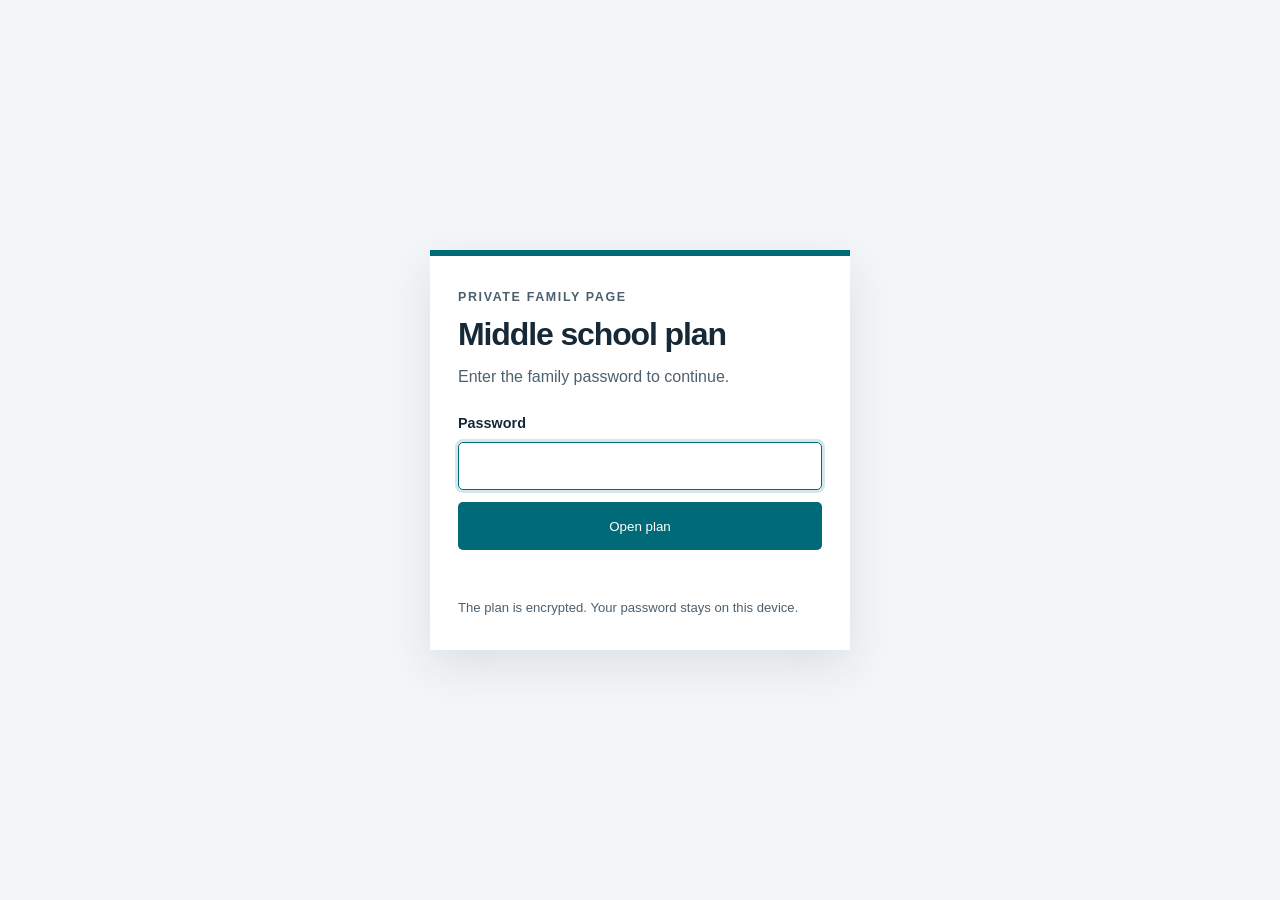
==== middleschool/index.html @ ed49d715 "Publish jacobross.com with protected middle school plan" ====
<!doctype html>
<html lang="en">
<head>
  <meta charset="utf-8">
  <meta name="viewport" content="width=device-width, initial-scale=1">
  <meta name="robots" content="noindex,nofollow,noarchive">
  <meta name="referrer" content="no-referrer">
  <meta http-equiv="Content-Security-Policy" content="default-src 'none'; script-src 'unsafe-inline'; style-src 'unsafe-inline'; connect-src 'self'; form-action 'self'; base-uri 'none'; frame-ancestors 'none'">
  <title>Private middle school plan</title>
  <style>
    :root { color-scheme: light; --ink:#172936; --muted:#4d606e; --line:#dce4e9; --blue:#006a78; --paper:#fff; --back:#f3f6f8; --error:#a12636; }
    * { box-sizing:border-box; }
    body { min-height:100svh; margin:0; display:grid; place-items:center; padding:24px; background:var(--back); color:var(--ink); font:16px/1.5 -apple-system,BlinkMacSystemFont,"Segoe UI",sans-serif; }
    main { width:min(100%, 420px); padding:32px 28px; border-top:6px solid var(--blue); background:var(--paper); box-shadow:0 16px 42px rgba(23,41,54,.1); }
    .eyebrow { margin:0 0 10px; color:var(--muted); font-size:.78rem; font-weight:750; letter-spacing:.13em; text-transform:uppercase; }
    h1 { margin:0; font-size:2rem; line-height:1.12; letter-spacing:-.035em; }
    p { margin:12px 0 0; color:var(--muted); }
    form { margin-top:24px; }
    label { display:block; margin-bottom:8px; font-size:.9rem; font-weight:700; }
    input { width:100%; min-height:48px; padding:11px 13px; border:1px solid #bfcbd2; border-radius:5px; background:#fff; color:var(--ink); font:inherit; }
    input:focus { border-color:var(--blue); outline:3px solid rgba(0,106,120,.16); }
    button { width:100%; min-height:48px; margin-top:12px; border:0; border-radius:5px; background:var(--blue); color:#fff; font:700 1rem/1 inherit; cursor:pointer; }
    button:disabled { cursor:wait; opacity:.65; }
    button:focus-visible { outline:3px solid rgba(0,106,120,.25); outline-offset:3px; }
    #status { min-height:24px; color:var(--error); font-size:.9rem; }
    .privacy { font-size:.82rem; }
  </style>
</head>
<body>
  <main>
    <p class="eyebrow">Private family page</p>
    <h1>Middle school plan</h1>
    <p>Enter the family password to continue.</p>
    <form id="unlock-form">
      <label for="password">Password</label>
      <input id="password" name="password" type="password" autocomplete="current-password" required autofocus>
      <button id="unlock-button" type="submit">Open plan</button>
    </form>
    <p id="status" role="alert" aria-live="polite"></p>
    <p class="privacy">The plan is encrypted. Your password stays on this device.</p>
  </main>
  <script>
    const form = document.getElementById('unlock-form');
    const passwordInput = document.getElementById('password');
    const button = document.getElementById('unlock-button');
    const status = document.getElementById('status');
    const decoder = new TextDecoder('utf-8', { fatal: true });
    const encoder = new TextEncoder();

    function decodeBase64(value) {
      const binary = atob(value);
      const bytes = new Uint8Array(binary.length);
      for (let index = 0; index < binary.length; index += 1) bytes[index] = binary.charCodeAt(index);
      return bytes;
    }

    async function decryptPage(password) {
      const response = await fetch('./payload.json', { cache: 'no-store' });
      if (!response.ok) throw new Error('payload-unavailable');
      const payload = await response.json();
      const keyMaterial = await crypto.subtle.importKey(
        'raw',
        encoder.encode(password),
        'PBKDF2',
        false,
        ['deriveKey']
      );
      const key = await crypto.subtle.deriveKey(
        {
          name: 'PBKDF2',
          salt: decodeBase64(payload.salt),
          iterations: payload.iterations,
          hash: 'SHA-256'
        },
        keyMaterial,
        { name: 'AES-GCM', length: 256 },
        false,
        ['decrypt']
      );
      const plaintext = await crypto.subtle.decrypt(
        { name: 'AES-GCM', iv: decodeBase64(payload.iv) },
        key,
        decodeBase64(payload.ciphertext)
      );
      return decoder.decode(plaintext);
    }

    form.addEventListener('submit', async (event) => {
      event.preventDefault();
      status.textContent = '';
      button.disabled = true;
      button.textContent = 'Opening…';
      try {
        const html = await decryptPage(passwordInput.value);
        passwordInput.value = '';
        document.open();
        document.write(html);
        document.close();
      } catch (error) {
        status.textContent = error.message === 'payload-unavailable'
          ? 'The plan could not be loaded. Please try again.'
          : 'That password was not recognized.';
        passwordInput.select();
        button.disabled = false;
        button.textContent = 'Open plan';
      }
    });
  </script>
</body>
</html>
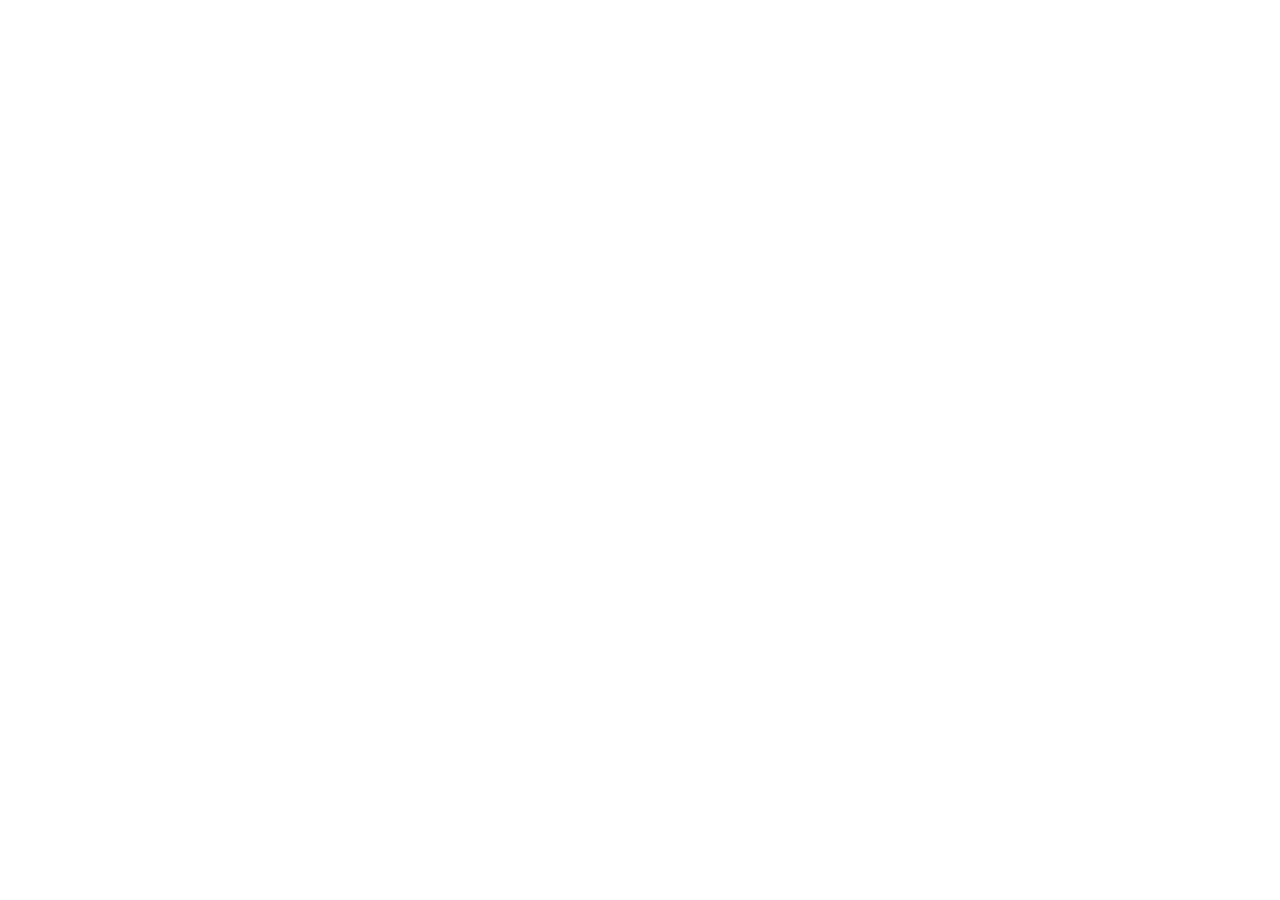
==== commit 9a260048: "Point /middleschool at Middle School Ops app; move old plan to /middleschool/plan" ====
--- a/middleschool/index.html
+++ b/middleschool/index.html
@@ -1,110 +1,9 @@
 <!doctype html>
-<html lang="en">
-<head>
-  <meta charset="utf-8">
-  <meta name="viewport" content="width=device-width, initial-scale=1">
-  <meta name="robots" content="noindex,nofollow,noarchive">
-  <meta name="referrer" content="no-referrer">
-  <meta http-equiv="Content-Security-Policy" content="default-src 'none'; script-src 'unsafe-inline'; style-src 'unsafe-inline'; connect-src 'self'; form-action 'self'; base-uri 'none'; frame-ancestors 'none'">
-  <title>Private middle school plan</title>
-  <style>
-    :root { color-scheme: light; --ink:#172936; --muted:#4d606e; --line:#dce4e9; --blue:#006a78; --paper:#fff; --back:#f3f6f8; --error:#a12636; }
-    * { box-sizing:border-box; }
-    body { min-height:100svh; margin:0; display:grid; place-items:center; padding:24px; background:var(--back); color:var(--ink); font:16px/1.5 -apple-system,BlinkMacSystemFont,"Segoe UI",sans-serif; }
-    main { width:min(100%, 420px); padding:32px 28px; border-top:6px solid var(--blue); background:var(--paper); box-shadow:0 16px 42px rgba(23,41,54,.1); }
-    .eyebrow { margin:0 0 10px; color:var(--muted); font-size:.78rem; font-weight:750; letter-spacing:.13em; text-transform:uppercase; }
-    h1 { margin:0; font-size:2rem; line-height:1.12; letter-spacing:-.035em; }
-    p { margin:12px 0 0; color:var(--muted); }
-    form { margin-top:24px; }
-    label { display:block; margin-bottom:8px; font-size:.9rem; font-weight:700; }
-    input { width:100%; min-height:48px; padding:11px 13px; border:1px solid #bfcbd2; border-radius:5px; background:#fff; color:var(--ink); font:inherit; }
-    input:focus { border-color:var(--blue); outline:3px solid rgba(0,106,120,.16); }
-    button { width:100%; min-height:48px; margin-top:12px; border:0; border-radius:5px; background:var(--blue); color:#fff; font:700 1rem/1 inherit; cursor:pointer; }
-    button:disabled { cursor:wait; opacity:.65; }
-    button:focus-visible { outline:3px solid rgba(0,106,120,.25); outline-offset:3px; }
-    #status { min-height:24px; color:var(--error); font-size:.9rem; }
-    .privacy { font-size:.82rem; }
-  </style>
-</head>
-<body>
-  <main>
-    <p class="eyebrow">Private family page</p>
-    <h1>Middle school plan</h1>
-    <p>Enter the family password to continue.</p>
-    <form id="unlock-form">
-      <label for="password">Password</label>
-      <input id="password" name="password" type="password" autocomplete="current-password" required autofocus>
-      <button id="unlock-button" type="submit">Open plan</button>
-    </form>
-    <p id="status" role="alert" aria-live="polite"></p>
-    <p class="privacy">The plan is encrypted. Your password stays on this device.</p>
-  </main>
-  <script>
-    const form = document.getElementById('unlock-form');
-    const passwordInput = document.getElementById('password');
-    const button = document.getElementById('unlock-button');
-    const status = document.getElementById('status');
-    const decoder = new TextDecoder('utf-8', { fatal: true });
-    const encoder = new TextEncoder();
-
-    function decodeBase64(value) {
-      const binary = atob(value);
-      const bytes = new Uint8Array(binary.length);
-      for (let index = 0; index < binary.length; index += 1) bytes[index] = binary.charCodeAt(index);
-      return bytes;
-    }
-
-    async function decryptPage(password) {
-      const response = await fetch('./payload.json', { cache: 'no-store' });
-      if (!response.ok) throw new Error('payload-unavailable');
-      const payload = await response.json();
-      const keyMaterial = await crypto.subtle.importKey(
-        'raw',
-        encoder.encode(password),
-        'PBKDF2',
-        false,
-        ['deriveKey']
-      );
-      const key = await crypto.subtle.deriveKey(
-        {
-          name: 'PBKDF2',
-          salt: decodeBase64(payload.salt),
-          iterations: payload.iterations,
-          hash: 'SHA-256'
-        },
-        keyMaterial,
-        { name: 'AES-GCM', length: 256 },
-        false,
-        ['decrypt']
-      );
-      const plaintext = await crypto.subtle.decrypt(
-        { name: 'AES-GCM', iv: decodeBase64(payload.iv) },
-        key,
-        decodeBase64(payload.ciphertext)
-      );
-      return decoder.decode(plaintext);
-    }
-
-    form.addEventListener('submit', async (event) => {
-      event.preventDefault();
-      status.textContent = '';
-      button.disabled = true;
-      button.textContent = 'Opening…';
-      try {
-        const html = await decryptPage(passwordInput.value);
-        passwordInput.value = '';
-        document.open();
-        document.write(html);
-        document.close();
-      } catch (error) {
-        status.textContent = error.message === 'payload-unavailable'
-          ? 'The plan could not be loaded. Please try again.'
-          : 'That password was not recognized.';
-        passwordInput.select();
-        button.disabled = false;
-        button.textContent = 'Open plan';
-      }
-    });
-  </script>
-</body>
-</html>
+<html lang="en"><head><meta charset="utf-8">
+<meta name="robots" content="noindex,nofollow,noarchive"><meta name="referrer" content="no-referrer">
+<meta http-equiv="refresh" content="0; url=https://msops.jacob-ross-1a7.workers.dev/">
+<title>Middle School Ops</title></head>
+<body style="font:15px -apple-system,sans-serif;padding:40px;color:#14171c">
+<p>Opening Middle School Ops… <a href="https://msops.jacob-ross-1a7.workers.dev/">Continue</a></p>
+<script>location.replace('https://msops.jacob-ross-1a7.workers.dev/')</script>
+</body></html>
